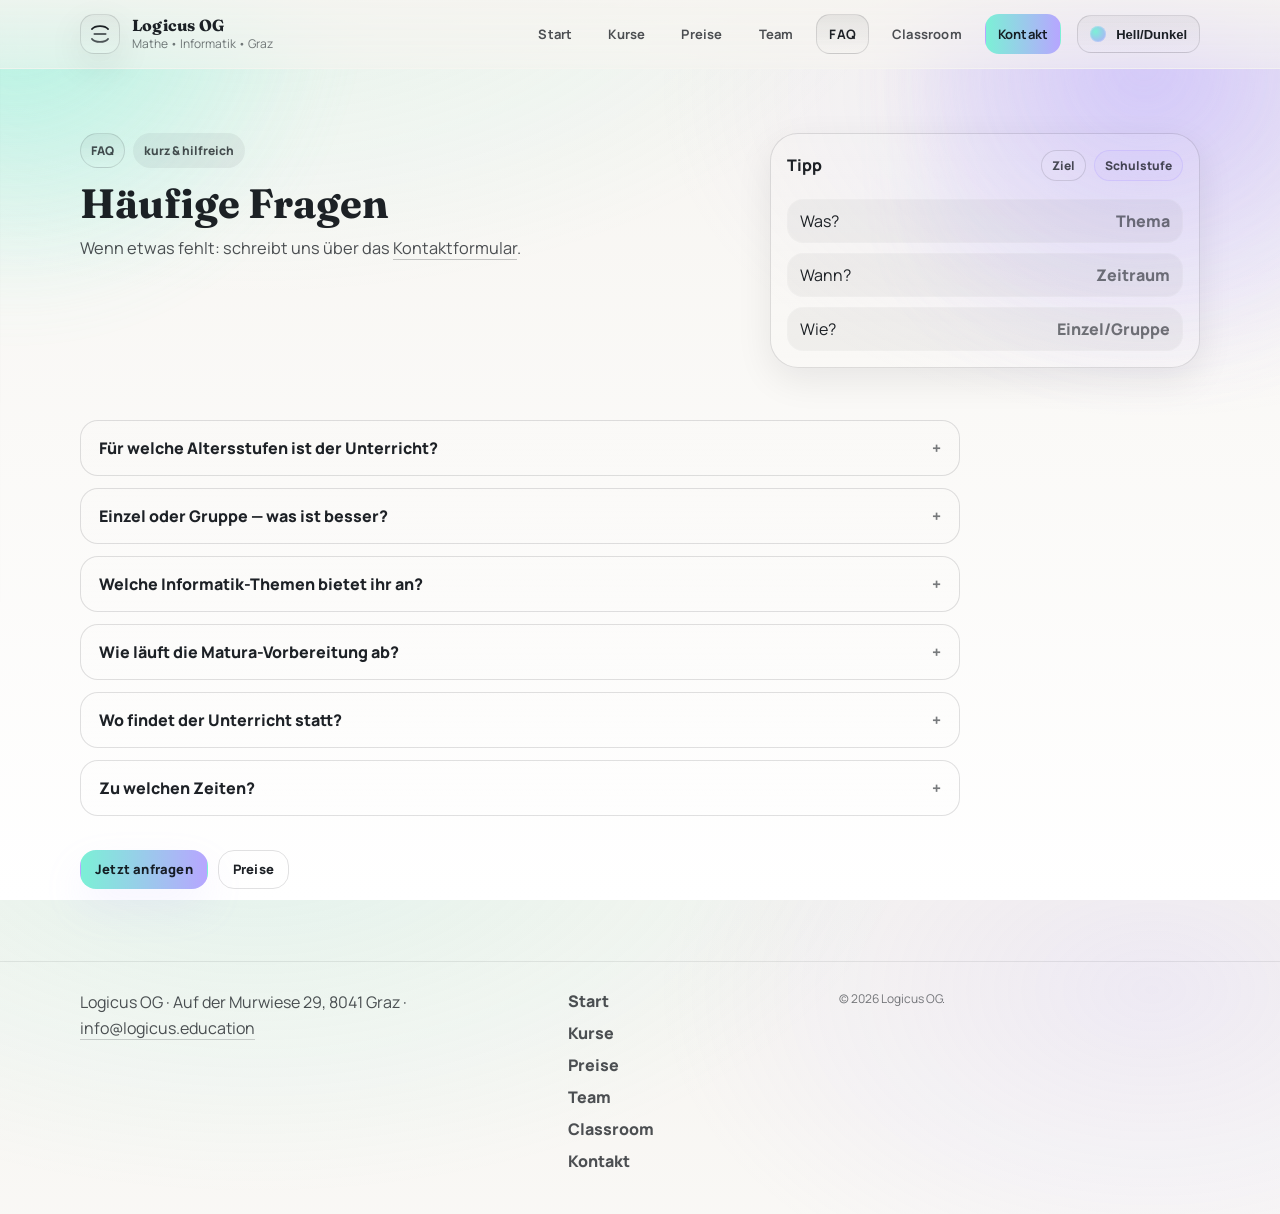
==== faq.html @ 4d96760c "Add files via upload Test version" ====
<!-- =========================
FILE: faq.html
========================= -->
<!doctype html>
<html lang="de">
<head>
  <meta charset="utf-8" />
  <meta name="viewport" content="width=device-width, initial-scale=1" />
  <title>FAQ — Logicus OG</title>
  <meta name="description" content="Häufige Fragen zu Unterricht, Gruppen, Inhalten, Terminen und Matura-Vorbereitung." />

  <link rel="preconnect" href="https://fonts.googleapis.com">
  <link rel="preconnect" href="https://fonts.gstatic.com" crossorigin>
  <link href="https://fonts.googleapis.com/css2?family=Fraunces:opsz,wght@9..144,500,650,750&family=Manrope:wght@300..800&display=swap" rel="stylesheet">

  <link rel="stylesheet" href="styles.css" />
</head>

<body>
  <a class="skip-link" href="#main">Zum Inhalt springen</a>

  <div class="ambient" aria-hidden="true">
    <div class="orb orb--a"></div>
    <div class="orb orb--b"></div>
    <div class="grid-noise"></div>
  </div>

  <header class="site-header" data-elevate>
    <div class="container header-inner">
      <a class="brand" href="index.html" aria-label="Logicus OG Startseite">
        <span class="brand-mark" aria-hidden="true">
          <svg viewBox="0 0 64 64" role="img" aria-label="Logicus Symbol" focusable="false">
            <path d="M12 20c8-10 32-10 40 0" fill="none" stroke="currentColor" stroke-width="4" stroke-linecap="round"/>
            <path d="M12 44c8 10 32 10 40 0" fill="none" stroke="currentColor" stroke-width="4" stroke-linecap="round" opacity=".75"/>
            <path d="M18 32h28" fill="none" stroke="currentColor" stroke-width="4" stroke-linecap="round" opacity=".9"/>
          </svg>
        </span>
        <span class="brand-text">
          <span class="brand-name">Logicus OG</span>
          <span class="brand-sub">Mathe • Informatik • Graz</span>
        </span>
      </a>

      <nav class="nav" aria-label="Hauptnavigation">
        <button class="nav-toggle" type="button" aria-expanded="false" aria-controls="navMenu">
          <span class="nav-toggle__label">Menü</span>
          <span class="nav-toggle__icon" aria-hidden="true"></span>
        </button>

        <div class="nav-menu" id="navMenu">
          <a class="nav-link" href="index.html">Start</a>
          <a class="nav-link" href="kurse.html">Kurse</a>
          <a class="nav-link" href="preise.html">Preise</a>
          <a class="nav-link" href="team.html">Team</a>
          <a class="nav-link is-active" href="faq.html">FAQ</a>
          <a class="nav-link" href="classroom.html">Classroom</a>
          <a class="nav-link nav-link--cta" href="kontakt.html">Kontakt</a>

          <div class="nav-tools" role="group" aria-label="Ansicht">
            <button class="theme-toggle" type="button" data-theme-toggle aria-pressed="false">
              <span class="theme-toggle__icon" aria-hidden="true"></span>
              <span class="theme-toggle__text">Hell/Dunkel</span>
            </button>
          </div>
        </div>
      </nav>
    </div>
  </header>

  <main id="main">
    <section class="page-hero">
      <div class="container page-hero-grid">
        <div class="reveal">
          <p class="eyebrow"><span class="pill">FAQ</span> <span class="pill pill--soft">kurz & hilfreich</span></p>
          <h1 class="page-title">Häufige Fragen</h1>
          <p class="page-lead">Wenn etwas fehlt: schreibt uns über das <a href="kontakt.html">Kontaktformular</a>.</p>
        </div>

        <div class="page-hero-aside reveal" aria-hidden="true">
          <div class="aside-plate">
            <div class="aside-top">
              <div class="aside-title">Tipp</div>
              <div class="aside-badges">
                <span class="chip">Ziel</span>
                <span class="chip chip--alt">Schulstufe</span>
              </div>
            </div>
            <div class="aside-lines">
              <div class="aside-line"><span>Was?</span><span class="dim">Thema</span></div>
              <div class="aside-line"><span>Wann?</span><span class="dim">Zeitraum</span></div>
              <div class="aside-line"><span>Wie?</span><span class="dim">Einzel/Gruppe</span></div>
            </div>
          </div>
        </div>
      </div>
    </section>

    <section class="faq">
      <div class="container">
        <div class="faq-grid reveal">
          <details class="faq-item">
            <summary>Für welche Altersstufen ist der Unterricht?</summary>
            <div class="faq-body">
              <p>Vorschule (5–6): Grundlagen. Schule (7–18): Mathe & Informatik — bis hin zur Matura-Vorbereitung.</p>
            </div>
          </details>

          <details class="faq-item">
            <summary>Einzel oder Gruppe — was ist besser?</summary>
            <div class="faq-body">
              <p>
                Einzel ist ideal für gezielte Lücken oder Prüfungsdruck. Kleingruppen eignen sich gut für Routine & Motivation.
                Wir empfehlen nach Ziel und Stand.
              </p>
            </div>
          </details>

          <details class="faq-item">
            <summary>Welche Informatik-Themen bietet ihr an?</summary>
            <div class="faq-body">
              <p>
                Grundlagen (Software/Hardware), Betriebssysteme (Windows/Linux), Apps/Workflow,
                Python (bis KI-Basics), Webentwicklung, C/C++, Microcontroller (Embedded) mit kleinen Projekten.
              </p>
            </div>
          </details>

          <details class="faq-item">
            <summary>Wie läuft die Matura-Vorbereitung ab?</summary>
            <div class="faq-body">
              <p>
                Wir erstellen einen Plan nach Themen und Zeit. Dann: Grundlagen klären, Aufgaben trainieren, typische Fehler vermeiden,
                und bei Bedarf Prüfungssimulationen.
              </p>
            </div>
          </details>

          <details class="faq-item">
            <summary>Wo findet der Unterricht statt?</summary>
            <div class="faq-body">
              <p>In Graz: Auf der Murwiese 29, 8041 Graz.</p>
            </div>
          </details>

          <details class="faq-item">
            <summary>Zu welchen Zeiten?</summary>
            <div class="faq-body">
              <p>Mo–Fr von 16:00 bis 20:00 (nach Vereinbarung).</p>
            </div>
          </details>
        </div>

        <div class="band-cta reveal">
          <a class="btn btn-primary" href="kontakt.html">Jetzt anfragen</a>
          <a class="btn btn-ghost" href="preise.html">Preise</a>
        </div>
      </div>
    </section>
  </main>

  <footer class="site-footer">
    <div class="container footer-grid">
      <div class="footer-brand">
        <p class="footer-note">
          Logicus OG · Auf der Murwiese 29, 8041 Graz ·
          <a href="mailto:info@logicus.education">info@logicus.education</a>
        </p>
      </div>
      <nav class="footer-nav" aria-label="Footer Navigation">
        <a href="index.html">Start</a>
        <a href="kurse.html">Kurse</a>
        <a href="preise.html">Preise</a>
        <a href="team.html">Team</a>
        <a href="classroom.html">Classroom</a>
        <a href="kontakt.html">Kontakt</a>
      </nav>
      <div class="footer-meta">
        <p class="tiny">© <span id="year"></span> Logicus OG.</p>
      </div>
    </div>
  </footer>

  <script src="app.js"></script>
</body>
</html>
---- styles.css ----
/* =========================
FILE: styles.css
Design direction: Modern Swiss/academic with warm-cold accents, light/dark theme.
No external images; gradients, noise, inline SVG.
========================= */

:root{
  --bg: #0b0e14;
  --bg2:#0e1421;
  --surface: rgba(255,255,255,.06);
  --surface2: rgba(255,255,255,.085);
  --stroke: rgba(255,255,255,.14);
  --stroke2: rgba(255,255,255,.22);

  --text: rgba(255,255,255,.92);
  --muted: rgba(255,255,255,.72);
  --dim: rgba(255,255,255,.55);

  --acc: #7cf0d6;      /* mint */
  --acc-2: #b7a6ff;    /* violet */
  --warn: #ffcf7a;

  --shadow: 0 20px 60px rgba(0,0,0,.35);
  --shadow2: 0 10px 30px rgba(0,0,0,.25);

  --radius-xl: 28px;
  --radius-lg: 18px;
  --radius-md: 14px;
  --radius-sm: 12px;

  --container: 1120px;

  --h1: clamp(2.15rem, 3.7vw, 3.65rem);
  --h2: clamp(1.55rem, 2.3vw, 2.15rem);
  --h3: clamp(1.1rem, 1.4vw, 1.35rem);
  --lead: clamp(1.02rem, 1.25vw, 1.15rem);

  --sp-1: 10px;
  --sp-2: 14px;
  --sp-3: 18px;
  --sp-4: 24px;
  --sp-5: 34px;
  --sp-6: 52px;
  --sp-7: 72px;
  --sp-8: 96px;

  color-scheme: dark;
}

/* Light theme overrides */
[data-theme="light"]{
  --bg: #f6f4f0;
  --bg2:#ffffff;
  --surface: rgba(10,14,20,.05);
  --surface2: rgba(10,14,20,.07);
  --stroke: rgba(10,14,20,.12);
  --stroke2: rgba(10,14,20,.18);

  --text: rgba(10,14,20,.92);
  --muted: rgba(10,14,20,.72);
  --dim: rgba(10,14,20,.55);

  --shadow: 0 25px 70px rgba(10,14,20,.10);
  --shadow2: 0 12px 36px rgba(10,14,20,.08);

  color-scheme: light;
}

*{ box-sizing:border-box; }
html,body{ height:100%; }
body{
  margin:0;
  font-family: "Manrope", system-ui, -apple-system, Segoe UI, sans-serif;
  background:
    radial-gradient(1200px 700px at 20% -10%, rgba(124,240,214,.16), transparent 55%),
    radial-gradient(900px 600px at 90% 10%, rgba(183,166,255,.14), transparent 55%),
    linear-gradient(180deg, var(--bg), var(--bg2));
  color: var(--text);
  overflow-x: hidden;
}

a{ color: inherit; text-decoration: none; }
a:hover{ text-decoration: none; }

.skip-link{
  position:absolute; left:-999px; top:10px;
  background: var(--bg2);
  border: 1px solid var(--stroke);
  padding: 10px 12px;
  border-radius: 12px;
  z-index: 9999;
}
.skip-link:focus{ left:10px; outline:none; }

.container{
  width:min(var(--container), calc(100% - 2*clamp(18px, 4vw, 34px)));
  margin-inline:auto;
}

/* Ambient layers */
.ambient{
  position: fixed;
  inset: 0;
  pointer-events: none;
  z-index: -1;
}
.orb{
  position:absolute;
  filter: blur(34px);
  opacity: .8;
  transform: translate3d(0,0,0);
}
.orb--a{
  width: 520px; height: 520px;
  left: -140px; top: -160px;
  background: radial-gradient(circle at 30% 30%, rgba(124,240,214,.7), rgba(124,240,214,0) 62%);
}
.orb--b{
  width: 560px; height: 560px;
  right: -200px; top: -130px;
  background: radial-gradient(circle at 40% 35%, rgba(183,166,255,.65), rgba(183,166,255,0) 64%);
}
.grid-noise{
  position:absolute; inset:0;
  background:
    linear-gradient(to right, rgba(255,255,255,.06) 1px, transparent 1px),
    linear-gradient(to bottom, rgba(255,255,255,.05) 1px, transparent 1px);
  background-size: 56px 56px;
  mask-image: radial-gradient(ellipse at 30% 0%, black 20%, transparent 70%);
  opacity: .28;
}
[data-theme="light"] .grid-noise{
  background:
    linear-gradient(to right, rgba(10,14,20,.08) 1px, transparent 1px),
    linear-gradient(to bottom, rgba(10,14,20,.06) 1px, transparent 1px);
  opacity: .18;
}

/* Header */
.site-header{
  position: sticky;
  top: 0;
  z-index: 50;
  border-bottom: 1px solid transparent;
  background: linear-gradient(180deg, rgba(10,14,20,.68), rgba(10,14,20,.35));
  backdrop-filter: blur(14px);
}
[data-theme="light"] .site-header{
  background: linear-gradient(180deg, rgba(246,244,240,.85), rgba(246,244,240,.55));
}
.site-header.is-elevated{
  border-bottom-color: var(--stroke);
}
.header-inner{
  display:flex;
  align-items:center;
  justify-content: space-between;
  gap: var(--sp-3);
  padding: 14px 0;
}

.brand{
  display:flex;
  align-items:center;
  gap: 12px;
  min-width: 220px;
}
.brand-mark{
  width: 40px; height: 40px;
  display:grid; place-items:center;
  border-radius: 14px;
  background: linear-gradient(180deg, var(--surface), rgba(255,255,255,.02));
  border: 1px solid var(--stroke);
  box-shadow: var(--shadow2);
}
.brand-mark svg{ width: 26px; height: 26px; }
.brand-text{ display:flex; flex-direction:column; line-height:1.05; }
.brand-name{
  font-family: "Fraunces", serif;
  font-weight: 750;
  letter-spacing: .2px;
}
.brand-sub{
  font-size: 12px;
  color: var(--dim);
  margin-top: 4px;
}

/* Nav */
.nav{ display:flex; align-items:center; }
.nav-toggle{
  display:none;
  align-items:center;
  gap: 10px;
  padding: 10px 12px;
  border-radius: 14px;
  border: 1px solid var(--stroke);
  background: linear-gradient(180deg, var(--surface), rgba(255,255,255,.02));
  color: var(--text);
}
.nav-toggle__label{ font-weight: 700; font-size: 13px; }
.nav-toggle__icon{
  width: 18px; height: 12px; position: relative;
}
.nav-toggle__icon::before,
.nav-toggle__icon::after{
  content:"";
  position:absolute; left:0; right:0;
  height: 2px; border-radius: 3px;
  background: currentColor;
  opacity: .9;
}
.nav-toggle__icon::before{ top: 1px; }
.nav-toggle__icon::after{ bottom: 1px; }

.nav-menu{
  display:flex;
  align-items:center;
  gap: 10px;
}
.nav-link{
  padding: 10px 12px;
  border-radius: 14px;
  color: var(--muted);
  font-weight: 700;
  font-size: 13px;
  letter-spacing: .2px;
  border: 1px solid transparent;
}
.nav-link:hover{
  color: var(--text);
  background: rgba(255,255,255,.05);
  border-color: rgba(255,255,255,.08);
}
[data-theme="light"] .nav-link:hover{
  background: rgba(10,14,20,.04);
  border-color: rgba(10,14,20,.08);
}
.nav-link.is-active{
  color: var(--text);
  border-color: var(--stroke);
  background: linear-gradient(180deg, var(--surface2), rgba(255,255,255,.02));
}
.nav-link--cta{
  color: rgba(10,14,20,.92);
  background: linear-gradient(90deg, var(--acc), var(--acc-2));
  border-color: transparent;
}
.nav-link--cta:hover{ transform: translateY(-1px); box-shadow: 0 12px 30px rgba(124,240,214,.15); }

.nav-tools{ margin-left: 6px; display:flex; align-items:center; }
.theme-toggle{
  display:flex; align-items:center; gap: 10px;
  padding: 10px 12px;
  border-radius: 14px;
  border: 1px solid var(--stroke);
  background: linear-gradient(180deg, var(--surface), rgba(255,255,255,.02));
  color: var(--text);
  font-weight: 800;
  font-size: 13px;
}
.theme-toggle:hover{ transform: translateY(-1px); }
.theme-toggle:active{ transform: translateY(0px) scale(.99); }
.theme-toggle__icon{
  width: 16px; height: 16px;
  border-radius: 999px;
  background: radial-gradient(circle at 35% 35%, var(--acc), var(--acc-2));
  box-shadow: 0 0 0 1px rgba(255,255,255,.18) inset;
}

/* Type */
.h2{
  font-family: "Fraunces", serif;
  font-size: var(--h2);
  letter-spacing: .2px;
  margin: 0 0 10px;
}
.h3{
  font-family: "Fraunces", serif;
  font-size: var(--h3);
  margin: 0 0 8px;
}
.sub{
  margin: 0;
  color: var(--muted);
  max-width: 70ch;
}
.eyebrow{
  display:flex;
  flex-wrap: wrap;
  gap: 8px;
  margin: 0 0 14px;
}
.pill{
  display:inline-flex;
  align-items:center;
  gap: 8px;
  padding: 8px 10px;
  border-radius: 999px;
  border: 1px solid var(--stroke);
  background: linear-gradient(180deg, var(--surface), rgba(255,255,255,.02));
  font-weight: 800;
  font-size: 12px;
  color: var(--muted);
}
.pill--soft{
  border-color: transparent;
  background: rgba(255,255,255,.06);
}
[data-theme="light"] .pill--soft{ background: rgba(10,14,20,.05); }

/* Buttons */
.btn{
  display:inline-flex;
  align-items:center;
  justify-content:center;
  gap: 10px;
  padding: 12px 14px;
  border-radius: 16px;
  border: 1px solid var(--stroke);
  font-weight: 900;
  letter-spacing: .2px;
  font-size: 13px;
  line-height: 1;
  transition: transform .18s ease, background .18s ease, box-shadow .18s ease, border-color .18s ease;
  user-select:none;
}
.btn:active{ transform: translateY(0px) scale(.99); }
.btn-primary{
  border-color: transparent;
  color: rgba(10,14,20,.92);
  background: linear-gradient(90deg, var(--acc), var(--acc-2));
  box-shadow: 0 18px 40px rgba(183,166,255,.12);
}
.btn-primary:hover{ transform: translateY(-1px); box-shadow: 0 22px 55px rgba(124,240,214,.16); }
.btn-secondary{
  background: linear-gradient(180deg, var(--surface2), rgba(255,255,255,.02));
}
.btn-secondary:hover{ transform: translateY(-1px); border-color: var(--stroke2); }
.btn-ghost{
  background: transparent;
}
.btn-ghost:hover{
  transform: translateY(-1px);
  background: rgba(255,255,255,.05);
}
[data-theme="light"] .btn-ghost:hover{ background: rgba(10,14,20,.04); }
.btn-arrow{ font-weight: 1000; }

/* Links */
.text-link{
  display:inline-flex;
  align-items:center;
  gap: 10px;
  font-weight: 900;
  color: var(--text);
  margin-top: 14px;
  border-bottom: 1px solid rgba(255,255,255,.22);
  padding-bottom: 3px;
}
[data-theme="light"] .text-link{ border-bottom-color: rgba(10,14,20,.22); }
.text-link:hover{ transform: translateY(-1px); }

/* Reveal animation */
.reveal{
  opacity: 0;
  transform: translateY(14px);
}
.reveal.is-in{
  animation: rise .7s cubic-bezier(.2,.8,.2,1) forwards;
}
@keyframes rise{
  to { opacity: 1; transform: translateY(0); }
}

/* Hero */
.hero{
  padding: clamp(44px, 7vw, 86px) 0 var(--sp-7);
}
.hero-grid{
  display:grid;
  grid-template-columns: 1.1fr .9fr;
  gap: clamp(22px, 4.5vw, 54px);
  align-items: start;
}
.hero-title{
  font-family: "Fraunces", serif;
  font-size: var(--h1);
  line-height: 1.02;
  letter-spacing: .2px;
  margin: 0 0 14px;
}
.accent{
  background: linear-gradient(90deg, var(--acc), var(--acc-2));
  -webkit-background-clip: text;
  background-clip: text;
  color: transparent;
}
.hero-lead{
  font-size: var(--lead);
  color: var(--muted);
  margin: 0 0 18px;
  max-width: 66ch;
}
.hero-actions{
  display:flex;
  flex-wrap: wrap;
  gap: 10px;
  margin-top: 16px;
}
.hero-facts{
  display:grid;
  grid-template-columns: repeat(3, minmax(0, 1fr));
  gap: 12px;
  margin: 24px 0 0;
  padding: 0;
}
.fact{
  padding: 14px;
  border-radius: 18px;
  border: 1px solid var(--stroke);
  background: linear-gradient(180deg, rgba(255,255,255,.06), rgba(255,255,255,.02));
}
.fact dt{
  font-size: 12px;
  font-weight: 900;
  color: var(--dim);
  margin: 0 0 6px;
}
.fact dd{
  margin: 0;
  font-weight: 900;
  letter-spacing: .2px;
}

/* Hero visual */
.hero-visual{ position: relative; }
.panel{
  border-radius: var(--radius-xl);
  border: 1px solid var(--stroke);
  background: linear-gradient(180deg, rgba(255,255,255,.07), rgba(255,255,255,.03));
  box-shadow: var(--shadow);
  overflow: hidden;
}
.panel-top{
  display:flex;
  justify-content: space-between;
  align-items:center;
  padding: 18px 18px 10px;
}
.panel-title{ font-weight: 1000; letter-spacing: .2px; }
.panel-chips{ display:flex; gap: 8px; }
.chip{
  padding: 6px 10px;
  border-radius: 999px;
  border: 1px solid var(--stroke);
  background: rgba(255,255,255,.04);
  font-weight: 900;
  font-size: 12px;
  color: var(--muted);
}
.chip--alt{
  border-color: rgba(183,166,255,.35);
  background: rgba(183,166,255,.10);
}
.signal{ height: 210px; padding: 8px 14px 0; }
.signal svg{ width: 100%; height: 100%; display:block; }

.panel-bottom{
  display:grid;
  grid-template-columns: repeat(3, minmax(0,1fr));
  gap: 10px;
  padding: 12px 18px 18px;
  border-top: 1px solid rgba(255,255,255,.10);
}
.metric{
  padding: 12px;
  border-radius: 16px;
  background: rgba(0,0,0,.12);
  border: 1px solid rgba(255,255,255,.10);
}
[data-theme="light"] .metric{ background: rgba(10,14,20,.04); }
.metric-label{ font-size: 12px; color: var(--dim); font-weight: 900; }
.metric-value{ font-weight: 1000; margin-top: 6px; }

.mini-notes{
  display:grid;
  grid-template-columns: 1fr;
  gap: 10px;
  position:absolute;
  right: -10px;
  bottom: -18px;
  width: min(280px, 66%);
}
.note{
  padding: 12px 14px;
  border-radius: 18px;
  border: 1px solid var(--stroke);
  background: linear-gradient(180deg, rgba(255,255,255,.075), rgba(255,255,255,.03));
  box-shadow: var(--shadow2);
}
.note-k{ font-weight: 1000; font-size: 12px; color: var(--dim); }
.note-v{ font-weight: 900; margin-top: 6px; }

/* Band sections */
.band{
  padding: var(--sp-7) 0;
  border-top: 1px solid rgba(255,255,255,.08);
  border-bottom: 1px solid rgba(255,255,255,.08);
  background: linear-gradient(180deg, rgba(255,255,255,.03), transparent);
}
[data-theme="light"] .band{
  border-top-color: rgba(10,14,20,.08);
  border-bottom-color: rgba(10,14,20,.08);
  background: linear-gradient(180deg, rgba(10,14,20,.03), transparent);
}
.band--thin{ padding: var(--sp-6) 0; }

.band-head{
  display:flex;
  flex-direction: column;
  gap: 8px;
  margin-bottom: var(--sp-5);
}
.band-grid{
  display:grid;
  grid-template-columns: repeat(3, minmax(0, 1fr));
  gap: 18px;
}
.stripe{
  padding: 18px 18px 20px;
  border-radius: var(--radius-lg);
  border: 1px solid var(--stroke);
  background:
    linear-gradient(180deg, rgba(255,255,255,.07), rgba(255,255,255,.02));
  position: relative;
  overflow:hidden;
}
.stripe::after{
  content:"";
  position:absolute;
  inset:-2px;
  background:
    radial-gradient(400px 120px at 30% 0%, rgba(124,240,214,.14), transparent 60%),
    radial-gradient(360px 120px at 80% 10%, rgba(183,166,255,.12), transparent 62%);
  opacity:.9;
  pointer-events:none;
}
.stripe > *{ position: relative; z-index: 1; }
.band-cta{
  display:flex;
  flex-wrap:wrap;
  gap: 10px;
  margin-top: var(--sp-5);
}

/* Split section */
.split{ padding: var(--sp-7) 0; }
.split-grid{
  display:grid;
  grid-template-columns: .95fr 1.05fr;
  gap: clamp(18px, 4vw, 44px);
  align-items: start;
}
.kicker{
  margin-top: 16px;
  display:grid;
  gap: 10px;
}
.kicker-item{
  display:flex; align-items:flex-start; gap: 10px;
  color: var(--muted);
  font-weight: 650;
}
.dot{
  width: 10px; height: 10px; border-radius: 999px;
  background: var(--acc);
  margin-top: 6px;
  box-shadow: 0 0 0 3px rgba(124,240,214,.15);
}
.dot--alt{ background: var(--acc-2); box-shadow: 0 0 0 3px rgba(183,166,255,.15); }

.course-list{
  margin:0;
  padding:0;
  list-style:none;
  border-radius: var(--radius-xl);
  border: 1px solid var(--stroke);
  overflow:hidden;
  background: linear-gradient(180deg, rgba(255,255,255,.06), rgba(255,255,255,.02));
}
.course-list li{
  display:grid;
  grid-template-columns: auto 1fr auto;
  gap: 12px;
  padding: 16px 18px;
  border-bottom: 1px solid rgba(255,255,255,.09);
}
[data-theme="light"] .course-list li{ border-bottom-color: rgba(10,14,20,.08); }
.course-list li:last-child{ border-bottom:none; }
.course-tag{
  font-weight: 1000;
  font-size: 12px;
  color: rgba(10,14,20,.92);
  background: linear-gradient(90deg, var(--acc), var(--acc-2));
  padding: 6px 10px;
  border-radius: 999px;
  align-self: start;
}
.course-title{ font-weight: 950; }
.course-meta{ color: var(--dim); font-weight: 700; }

/* Contact teaser */
.contact-teaser{
  padding: var(--sp-7) 0;
}
.teaser-grid{
  display:flex;
  align-items: center;
  justify-content: space-between;
  gap: 18px;
  padding: 22px;
  border-radius: var(--radius-xl);
  border: 1px solid var(--stroke);
  background:
    radial-gradient(900px 220px at 20% 20%, rgba(124,240,214,.10), transparent 60%),
    radial-gradient(900px 220px at 80% 20%, rgba(183,166,255,.10), transparent 60%),
    linear-gradient(180deg, rgba(255,255,255,.07), rgba(255,255,255,.02));
}
.teaser-actions{ display:flex; flex-wrap:wrap; gap: 10px; }

/* Page hero */
.page-hero{ padding: clamp(34px, 5vw, 64px) 0 var(--sp-6); }
.page-hero-grid{
  display:grid;
  grid-template-columns: 1.2fr .8fr;
  gap: clamp(18px, 4vw, 44px);
  align-items: start;
}
.page-title{
  font-family: "Fraunces", serif;
  font-size: clamp(1.9rem, 3.2vw, 3rem);
  line-height: 1.05;
  margin: 0 0 12px;
}
.page-lead{
  margin:0;
  color: var(--muted);
  font-size: var(--lead);
  max-width: 75ch;
}
.page-lead a{ border-bottom: 1px solid rgba(255,255,255,.22); }
[data-theme="light"] .page-lead a{ border-bottom-color: rgba(10,14,20,.22); }

.aside-plate{
  border-radius: var(--radius-xl);
  border: 1px solid var(--stroke);
  background: linear-gradient(180deg, rgba(255,255,255,.07), rgba(255,255,255,.02));
  box-shadow: var(--shadow2);
  overflow:hidden;
}
.aside-top{
  display:flex; align-items:center; justify-content: space-between;
  padding: 16px 16px 10px;
}
.aside-title{ font-weight: 1000; }
.aside-badges{ display:flex; gap: 8px; flex-wrap:wrap; justify-content:flex-end; }
.aside-lines{
  padding: 8px 16px 16px;
  display:grid;
  gap: 10px;
}
.aside-line{
  display:flex;
  justify-content: space-between;
  align-items:center;
  gap: 12px;
  padding: 10px 12px;
  border-radius: 16px;
  border: 1px solid rgba(255,255,255,.10);
  background: rgba(0,0,0,.12);
}
[data-theme="light"] .aside-line{ background: rgba(10,14,20,.04); }
.aside-line .dim{ color: var(--dim); font-weight: 800; }

/* Catalog */
.catalog{ padding: 0 0 var(--sp-7); }
.catalog-grid{
  display:grid;
  grid-template-columns: 1fr 1fr;
  gap: 18px;
  align-items: start;
}
.catalog-col{
  border-radius: var(--radius-xl);
  border: 1px solid var(--stroke);
  background: linear-gradient(180deg, rgba(255,255,255,.06), rgba(255,255,255,.02));
  overflow:hidden;
}
.catalog-head{
  padding: 18px 18px 10px;
  border-bottom: 1px solid rgba(255,255,255,.10);
}
[data-theme="light"] .catalog-head{ border-bottom-color: rgba(10,14,20,.08); }
.catalog-list{
  margin:0;
  padding: 0;
  list-style: none;
}
.catalog-item{
  padding: 16px 18px;
  border-bottom: 1px solid rgba(255,255,255,.08);
}
[data-theme="light"] .catalog-item{ border-bottom-color: rgba(10,14,20,.08); }
.catalog-item:last-child{ border-bottom:none; }
.catalog-item__title{ font-weight: 1000; }
.catalog-item__desc{ margin-top: 6px; color: var(--muted); }
.catalog-cta{
  display:flex; flex-wrap:wrap; gap: 10px;
  padding: 16px 18px 18px;
  border-top: 1px solid rgba(255,255,255,.08);
}
[data-theme="light"] .catalog-cta{ border-top-color: rgba(10,14,20,.08); }

/* Pricing */
.pricing{ padding: 0 0 var(--sp-7); }
.pricing-table{
  border-radius: var(--radius-xl);
  border: 1px solid var(--stroke);
  overflow:hidden;
  background: linear-gradient(180deg, rgba(255,255,255,.06), rgba(255,255,255,.02));
}
.pricing-row{
  display:grid;
  grid-template-columns: 1.2fr .7fr 1.6fr;
  gap: 12px;
  padding: 16px 18px;
  border-bottom: 1px solid rgba(255,255,255,.09);
}
[data-theme="light"] .pricing-row{ border-bottom-color: rgba(10,14,20,.08); }
.pricing-row:last-child{ border-bottom:none; }
.pricing-head{
  font-weight: 1000;
  color: var(--dim);
  background: rgba(255,255,255,.04);
}
[data-theme="light"] .pricing-head{ background: rgba(10,14,20,.03); }
.pricing-notes{ margin-top: var(--sp-6); }
.bullets{
  margin: 12px 0 0;
  padding-left: 18px;
  color: var(--muted);
}
.bullets li{ margin: 8px 0; }

/* Team */
.team{ padding: 0 0 var(--sp-7); }
.team-grid{
  display:grid;
  grid-template-columns: repeat(2, minmax(0, 1fr));
  gap: 18px;
}
.person{
  border-radius: var(--radius-xl);
  border: 1px solid var(--stroke);
  background: linear-gradient(180deg, rgba(255,255,255,.06), rgba(255,255,255,.02));
  overflow:hidden;
  display:grid;
  grid-template-columns: 160px 1fr;
}
.avatar{
  display:grid;
  place-items:center;
  border-right: 1px solid rgba(255,255,255,.10);
  background:
    radial-gradient(500px 220px at 50% 0%, rgba(124,240,214,.10), transparent 60%),
    radial-gradient(500px 220px at 60% 20%, rgba(183,166,255,.10), transparent 60%);
}
[data-theme="light"] .avatar{ border-right-color: rgba(10,14,20,.08); }
.avatar svg{ width: 92px; height: 92px; color: var(--text); }
.person-body{ padding: 18px; }
.role{ margin: 0 0 10px; color: var(--dim); font-weight: 900; }
.person-text{ margin: 0; color: var(--muted); }

/* FAQ */
.faq{ padding: 0 0 var(--sp-7); }
.faq-grid{
  display:grid;
  gap: 12px;
  max-width: 880px;
}
.faq-item{
  border-radius: var(--radius-lg);
  border: 1px solid var(--stroke);
  background: linear-gradient(180deg, rgba(255,255,255,.06), rgba(255,255,255,.02));
  padding: 0;
  overflow:hidden;
}
.faq-item summary{
  padding: 16px 18px;
  cursor:pointer;
  font-weight: 1000;
  list-style:none;
}
.faq-item summary::-webkit-details-marker{ display:none; }
.faq-item summary::after{
  content:"+";
  float:right;
  color: var(--dim);
}
.faq-item[open] summary::after{ content:"–"; }
.faq-body{
  padding: 0 18px 16px;
  color: var(--muted);
}

/* Contact page */
.contact{ padding: 0 0 var(--sp-7); }
.contact-grid{
  display:grid;
  grid-template-columns: 1.05fr .95fr;
  gap: 18px;
  align-items:start;
}
.contact-form{
  border-radius: var(--radius-xl);
  border: 1px solid var(--stroke);
  background: linear-gradient(180deg, rgba(255,255,255,.06), rgba(255,255,255,.02));
  padding: 18px;
}
form{ margin-top: 10px; }
.field-row{
  display:grid;
  grid-template-columns: 1fr 1fr;
  gap: 12px;
  margin-top: 12px;
}
.field-row--inline{ grid-template-columns: 1fr; }
.field{ display:flex; flex-direction:column; gap: 8px; }
label{ font-weight: 1000; color: var(--dim); font-size: 12px; }
input, select, textarea{
  width: 100%;
  border-radius: 16px;
  border: 1px solid rgba(255,255,255,.14);
  background: rgba(0,0,0,.16);
  color: var(--text);
  padding: 12px 12px;
  outline: none;
  font: inherit;
}
[data-theme="light"] input,
[data-theme="light"] select,
[data-theme="light"] textarea{
  background: rgba(10,14,20,.03);
  border-color: rgba(10,14,20,.14);
}
input:focus, select:focus, textarea:focus{
  border-color: rgba(124,240,214,.55);
  box-shadow: 0 0 0 4px rgba(124,240,214,.12);
}
textarea{ resize: vertical; min-height: 120px; }

.check{
  display:flex; align-items:center; gap: 10px;
  padding: 12px;
  border-radius: 16px;
  border: 1px solid rgba(255,255,255,.12);
  background: rgba(255,255,255,.04);
  color: var(--muted);
  font-weight: 700;
}
[data-theme="light"] .check{ background: rgba(10,14,20,.03); border-color: rgba(10,14,20,.12); }
.check input{ width: 16px; height: 16px; }

.form-actions{
  display:flex;
  flex-direction: column;
  gap: 10px;
  margin-top: 16px;
}
.form-hint{ margin: 0; color: var(--dim); font-size: 13px; }
.form-error{
  margin: 0;
  padding: 10px 12px;
  border-radius: 14px;
  border: 1px solid rgba(255,207,122,.35);
  background: rgba(255,207,122,.10);
  color: var(--warn);
  font-weight: 800;
}

.contact-info{
  display:grid;
  gap: 14px;
}
.info-block{
  border-radius: var(--radius-xl);
  border: 1px solid var(--stroke);
  background: linear-gradient(180deg, rgba(255,255,255,.06), rgba(255,255,255,.02));
  padding: 18px;
}
.info-actions{ display:flex; flex-wrap:wrap; gap: 10px; margin-top: 14px; }

.map-wrap{
  border-radius: var(--radius-xl);
  border: 1px solid var(--stroke);
  overflow:hidden;
  background: rgba(0,0,0,.12);
  min-height: 320px;
  box-shadow: var(--shadow2);
}
.map-wrap iframe{
  width: 100%;
  height: 100%;
  min-height: 320px;
  border: 0;
  filter: saturate(1.05) contrast(1.05);
}

/* Footer */
.site-footer{
  padding: 28px 0 42px;
  border-top: 1px solid rgba(255,255,255,.08);
}
[data-theme="light"] .site-footer{ border-top-color: rgba(10,14,20,.08); }
.footer-grid{
  display:grid;
  grid-template-columns: 1.3fr .7fr 1fr;
  gap: 18px;
  align-items:start;
}
.footer-note{
  margin: 0;
  color: var(--muted);
  line-height: 1.6;
}
.footer-note a{ border-bottom: 1px solid rgba(255,255,255,.18); }
[data-theme="light"] .footer-note a{ border-bottom-color: rgba(10,14,20,.18); }
.footer-nav{
  display:flex;
  flex-direction: column;
  gap: 10px;
}
.footer-nav a{
  color: var(--muted);
  font-weight: 900;
}
.footer-nav a:hover{ color: var(--text); transform: translateX(1px); }
.footer-meta .tiny{
  margin: 0 0 8px;
  font-size: 12px;
  color: var(--dim);
}
.tiny-dim{ color: rgba(255,255,255,.42); }
[data-theme="light"] .tiny-dim{ color: rgba(10,14,20,.45); }

/* Responsive */
@media (max-width: 980px){
  .hero-grid{ grid-template-columns: 1fr; }
  .mini-notes{ position: static; width: 100%; margin-top: 12px; grid-template-columns: repeat(3, minmax(0,1fr)); }
  .band-grid{ grid-template-columns: 1fr; }
  .split-grid{ grid-template-columns: 1fr; }
  .page-hero-grid{ grid-template-columns: 1fr; }
  .catalog-grid{ grid-template-columns: 1fr; }
  .team-grid{ grid-template-columns: 1fr; }
  .person{ grid-template-columns: 140px 1fr; }
  .contact-grid{ grid-template-columns: 1fr; }
  .footer-grid{ grid-template-columns: 1fr; }
}

@media (max-width: 760px){
  .nav-toggle{ display:flex; }
  .nav-menu{
    position: absolute;
    left: 0; right: 0;
    top: 64px;
    margin: 0 auto;
    width: min(var(--container), calc(100% - 2*clamp(18px, 4vw, 34px)));
    display: none;
    flex-direction: column;
    align-items: stretch;
    gap: 8px;
    padding: 12px;
    border-radius: 20px;
    border: 1px solid var(--stroke);
    background: linear-gradient(180deg, rgba(10,14,20,.78), rgba(10,14,20,.48));
    backdrop-filter: blur(14px);
    box-shadow: var(--shadow);
  }
  [data-theme="light"] .nav-menu{
    background: linear-gradient(180deg, rgba(246,244,240,.92), rgba(246,244,240,.72));
  }
  .nav-menu.is-open{ display:flex; }
  .nav-link{ width: 100%; }
  .nav-tools{ margin-left: 0; }
  .theme-toggle{ width: 100%; justify-content: space-between; }
  .hero-facts{ grid-template-columns: 1fr; }
  .teaser-grid{ flex-direction: column; align-items: stretch; }
  .pricing-row{ grid-template-columns: 1fr; }
  .field-row{ grid-template-columns: 1fr; }
  .mini-notes{ grid-template-columns: 1fr; }
}

/* Reduced motion */
@media (prefers-reduced-motion: reduce){
  .reveal{ opacity: 1; transform:none; }
  .reveal.is-in{ animation: none; }
  .btn, .nav-link, .theme-toggle{ transition:none; }
}

/* Classroom */
.gallery-grid {
  display: grid;
  grid-template-columns: repeat(auto-fit, minmax(280px, 1fr));
  gap: 18px;
  margin-top: 24px;
}

.gallery-grid img {
  width: 100%;
  height: auto;
  border-radius: var(--radius-lg);
  box-shadow: var(--shadow2);
  object-fit: cover;
  transition: transform 0.3s ease;
  cursor: pointer;
}

.gallery-grid img:hover,
.gallery-grid img:focus {
  transform: scale(1.05);
  outline: none;
  box-shadow: 0 0 20px var(--acc);
}

/* use this to zoom a photo */
.lightbox-overlay {
  position: fixed;
  inset: 0;
  background: rgba(0,0,0,0.85);
  display: flex;
  justify-content: center;
  align-items: center;
  z-index: 10000;
  cursor: zoom-out;
}
.lightbox-overlay[hidden] {
  display: none;
  cursor: default;
}
.lightbox-overlay img {
  max-width: 90vw;
  max-height: 90vh;
  border-radius: 12px;
  box-shadow: 0 0 30px rgba(255,255,255,0.6);
  cursor: zoom-in;
}
#lightboxClose {
  position: fixed;
  top: 20px;
  right: 20px;
  background: var(--acc);
  border: none;
  padding: 10px 16px;
  font-weight: 900;
  cursor: pointer;
  border-radius: 12px;
  color: var(--bg);
  font-size: 18px;
  line-height: 1;
  user-select: none;
  box-shadow: 0 0 10px rgba(0,0,0,0.3);
}
#lightboxClose:hover,
#lightboxClose:focus {
  background: var(--acc-2);
  outline: none;
}
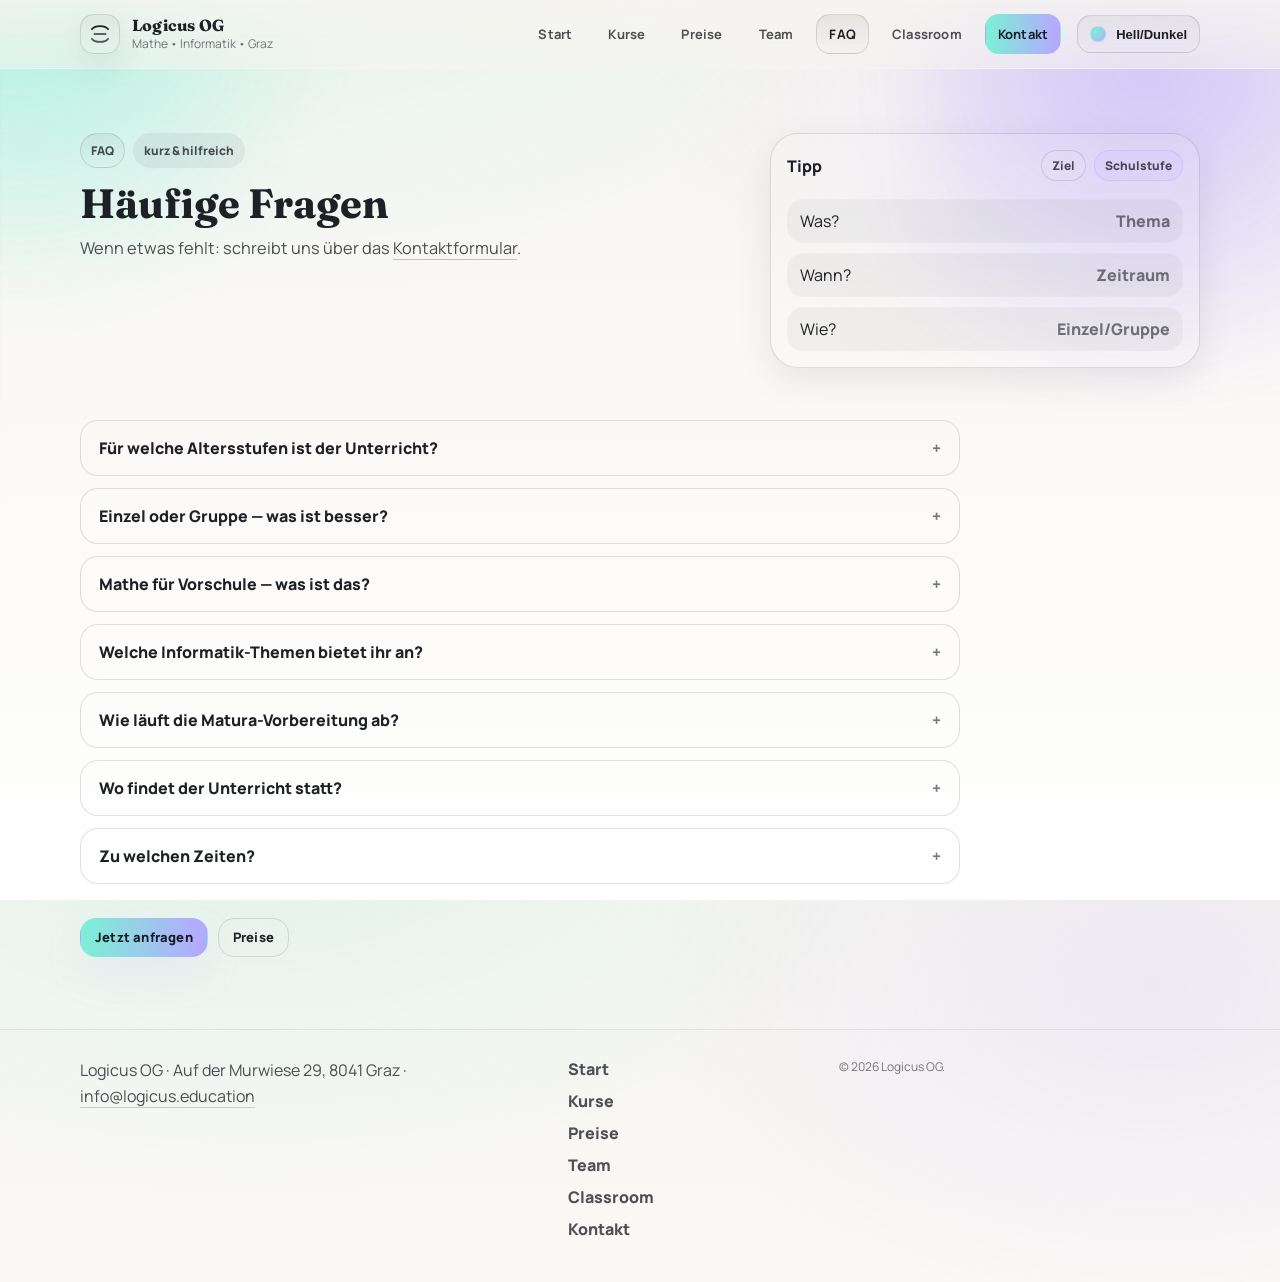
==== commit 07c19ee0: "Add files via upload Add new Faq" ====
--- a/faq.html
+++ b/faq.html
@@ -116,6 +116,33 @@
           </details>
 
           <details class="faq-item">
+            <summary>Mathe für Vorschule — was ist das?</summary>
+            <div class="faq-body">
+              <p>
+                Ich bin – abgesehen davon, dass ich Ivas und Lukas’ Mama bin – diplomierte Mathematikerin und habe an der TU im Bereich Statistik promoviert. 
+                Schon während meines Studiums habe ich über viele Jahre Nachhilfe gegeben. 
+                Dabei bin ich immer wieder mit der Tatsache konfrontiert worden, wie viel Angst Kinder vor Mathematik und Prüfungen haben, 
+                weil sie oft nur passive Empfängerinnen von Informationen sind und den Lernstoff auswendig lernen.<br><br>
+
+                Mathematik kann man aber auch mit Freude und Spaß lernen – am leichtesten durch Spielen. 
+                Genau das ist mein Ansatz, um unsere kleinen Vorschulkinder auf die Schule vorzubereiten.<br><br>
+
+                Wir werden logische Aufgaben lösen und grundlegende mathematische Begriffe und Operationen im Zahlenraum bis 10 erarbeiten. 
+                Dabei setzen wir vor allem visuelle Methoden ein, da wir Menschen in Bildern denken – egal, ob wir uns erinnern, planen oder fantasieren. 
+                Warum also nicht auch beim Lernen?<br><br>
+
+                Kombiniert man visuelles mit logischem Denken, 
+                können sich Kinder Inhalte besser bildlich vorstellen und strukturiert ordnen, vergleichen, begründen und Zusammenhänge erkennen. 
+                So entstehen echte Problemlösefähigkeiten, die weit über die Mathematik hinausgehen.<br><br>
+
+                Mein Ziel ist es, die Motivation der Kinder durch spielerisches, interaktives Lernen zu stärken, 
+                ihr Verständnis zu vertiefen und ihr logisch-mathematisches Denken nachhaltig zu fördern – in einer Umgebung, 
+                in der Freude im Mittelpunkt steht und Angst keinen Platz hat.
+              </p>
+            </div>
+          </details>
+
+          <details class="faq-item">
             <summary>Welche Informatik-Themen bietet ihr an?</summary>
             <div class="faq-body">
               <p>
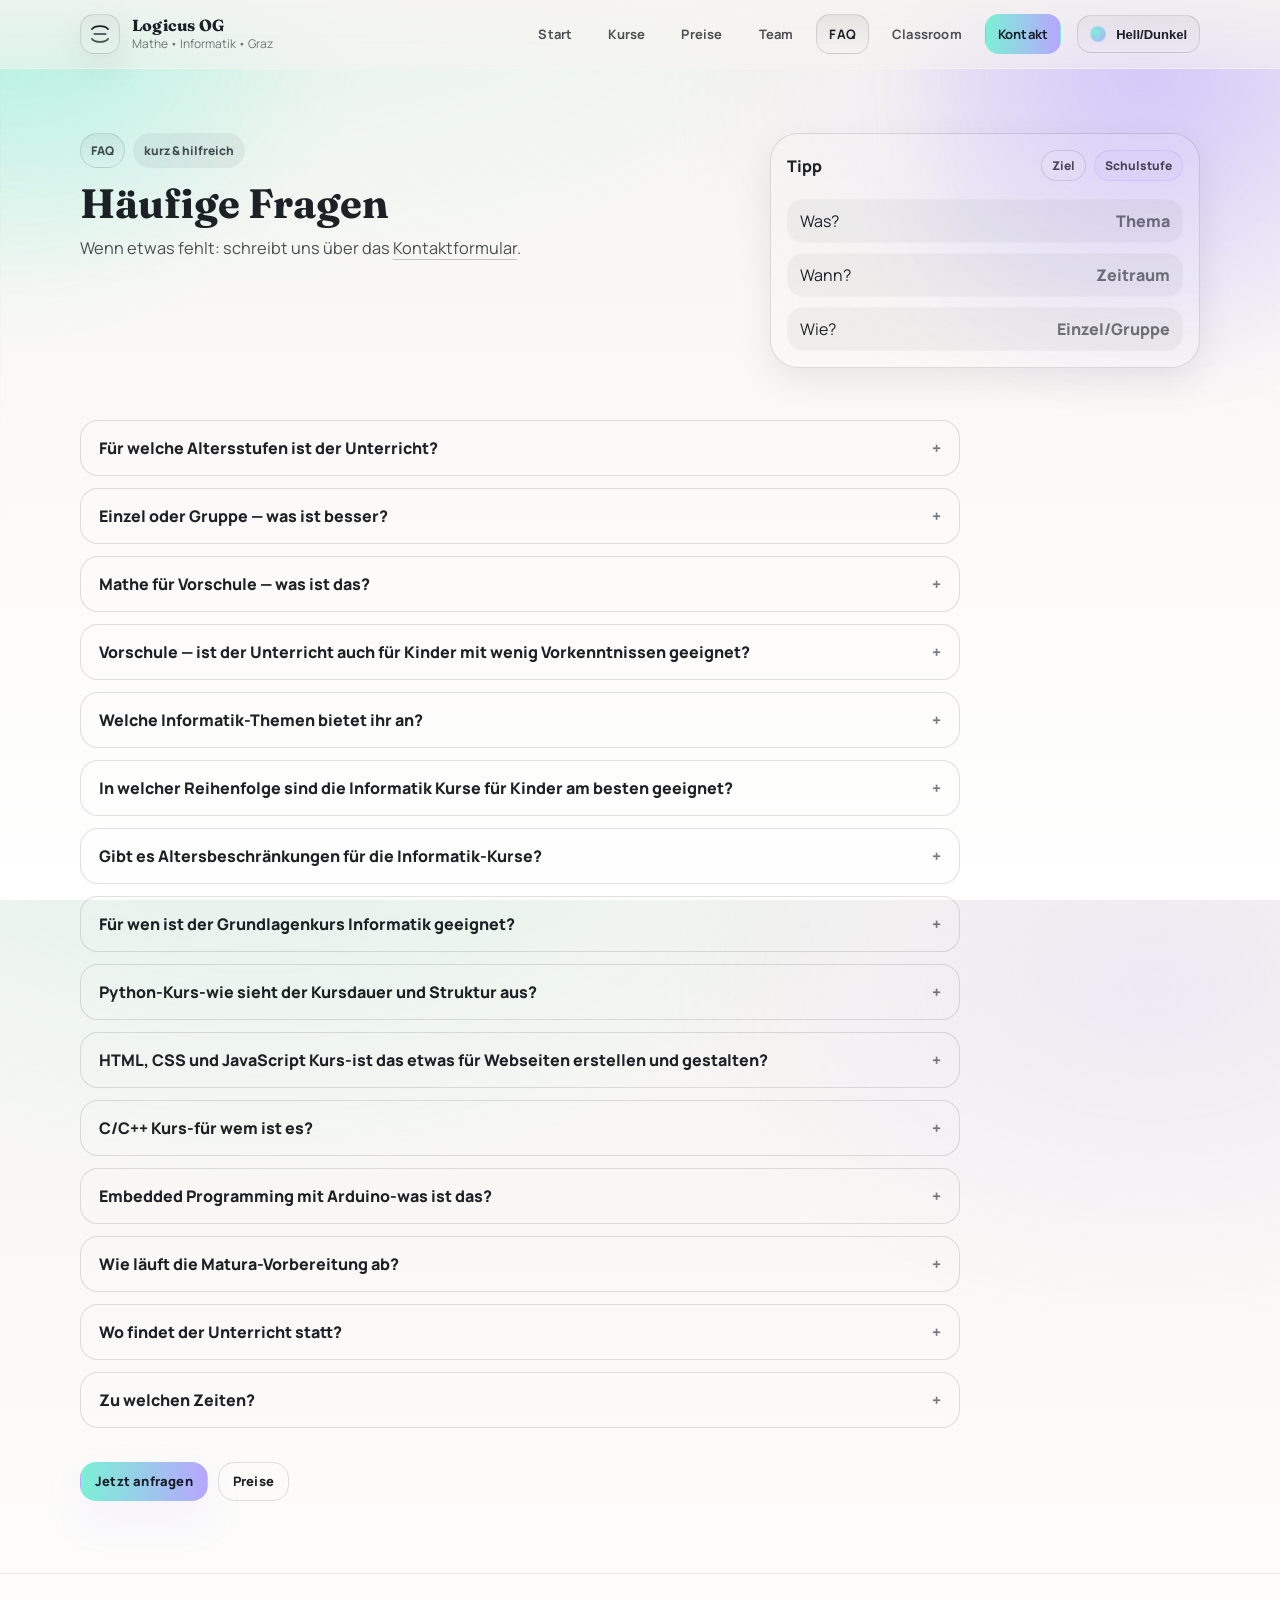
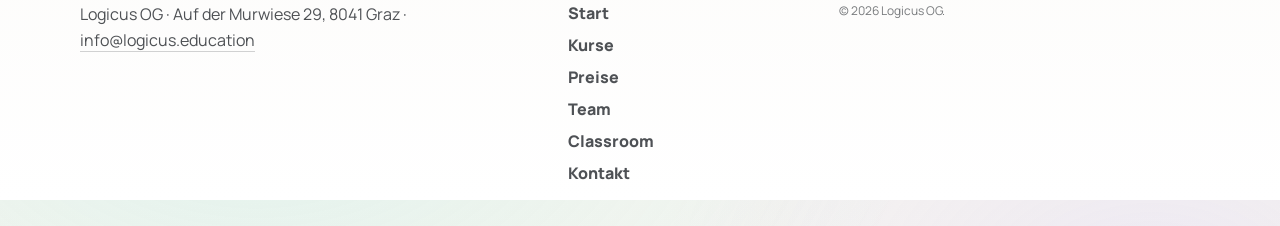
==== commit 30d3fd54: "Add files via upload Faq changed, index removed some text" ====
--- a/faq.html
+++ b/faq.html
@@ -143,6 +143,20 @@
           </details>
 
           <details class="faq-item">
+            <summary>Vorschule — ist der Unterricht auch für Kinder mit wenig Vorkenntnissen geeignet?</summary>
+            <div class="faq-body">
+              <p>
+                Ja, unser Unterricht ist speziell darauf ausgelegt, 
+                auch Kinder ohne oder mit wenigen Vorkenntnissen in Mathematik sanft und spielerisch an die Grundlagen heranzuführen.<br><br>
+
+                Durch den Einsatz von visuellen Methoden und spielerischem Lernen schaffen wir eine motivierende und angstfreie Lernumgebung.<br><br>
+
+                Die Kinder lernen in ihrem eigenen Tempo, entwickeln ein sicheres Verständnis für Zahlen und logisches Denken im Zahlenraum bis 10 und bauen so nachhaltig Problemlösefähigkeiten auf.
+              </p>
+            </div>
+          </details>
+
+          <details class="faq-item">
             <summary>Welche Informatik-Themen bietet ihr an?</summary>
             <div class="faq-body">
               <p>
@@ -151,6 +165,118 @@
               </p>
             </div>
           </details>
+
+          <details class="faq-item">
+            <summary>In welcher Reihenfolge sind die Informatik Kurse für Kinder am besten geeignet?</summary>
+            <div class="faq-body">
+              <p>
+                Für Kinder ist es wichtig, Schritt für Schritt und mit viel Freude zu lernen.<br><br> 
+                Deshalb beginnen wir mit den <b>Grundlagen</b>: Wir schauen uns gemeinsam an, wie Computer funktionieren – also Software und Hardware. 
+                Danach lernen wir spielerisch, wie man mit verschiedenen Betriebssystemen wie Windows oder Linux umgeht.<br><br>
+                Anschließend entdecken wir, wie man mit Apps und einfachen Arbeitsabläufen den Computer gut nutzen kann. 
+                Wenn die Kinder sich sicher fühlen, starten wir mit der <b>Programmierung in Python</b> – das ist eine tolle Sprache, 
+                die Spaß macht und sogar erste Einblicke in Künstliche Intelligenz bietet.<br><br>
+                Danach geht es weiter mit dem Erstellen von <b>Webseiten</b>, wo die Kinder kreativ werden können.<br><br>
+                Später lernen wir dann <b>C und C++</b>, um noch tiefer in die Programmierung einzutauchen. 
+                Zum Schluss machen wir spannende Projekte mit kleinen Computern, sogenannten <b>Microcontrollern</b>, die man anfassen und selbst programmieren kann.
+              </p>
+            </div>
+          </details>
+
+          <details class="faq-item">
+            <summary>Gibt es Altersbeschränkungen für die Informatik-Kurse?</summary>
+            <div class="faq-body">
+              <p>
+                Unsere Informatik-Kurse sind so gestaltet, dass Kinder <b>ab der 2. Schulstufe (ca. 7–8 Jahre)</b> mit den Grundlagen starten können. 
+                In diesem Alter vermitteln wir spielerisch und altersgerecht erste Konzepte zu Software, Hardware und einfachem Programmieren. <br><br>
+                Für ältere Kinder und Jugendliche bauen die Kurse darauf auf und führen schrittweise zu komplexeren Themen wie Python, Webentwicklung, C/C++ und Embedded-Projekten.<br><br>
+                So stellen wir sicher, dass jedes Kind entsprechend seines Alters und seiner Vorkenntnisse optimal gefördert wird.
+              </p>
+            </div>
+          </details>
+
+          <details class="faq-item">
+            <summary>Für wen ist der Grundlagenkurs Informatik geeignet?</summary>
+            <div class="faq-body">
+              <p>
+                Der Grundlagenkurs Informatik richtet sich an Kinder und Jugendliche ab etwa der 2. Schulstufe (ca. 7–8 Jahre), 
+                die spielerisch und altersgerecht in die Welt der Computer, Software und Programmierung eingeführt werden möchten.<br><br>
+                Der Kurs ist ideal für <b>Anfänger ohne Vorkenntnisse</b>, die ein solides technisches Verständnis aufbauen wollen. 
+                Auch ältere Kinder und Jugendliche, die ihre Basiskenntnisse festigen oder erweitern möchten, profitieren von diesem Kurs.<br><br> 
+                Durch eine individuelle Anpassung an das Alter und das Lerntempo wird sichergestellt, dass alle Teilnehmer optimal gefördert werden.
+                Der Grundlagenkurs umfasst wöchentlich etwa 90 Minuten Unterricht, idealerweise aufgeteilt in eine Einheit pro Woche. 
+                Die Gesamtdauer des Kurses beträgt etwa 40 bis 45 Wochen, also ein Schuljahr.
+              </p>
+            </div>
+          </details>
+
+          <details class="faq-item">
+            <summary>Python-Kurs-wie sieht der Kursdauer und Struktur aus?</summary>
+            <div class="faq-body">
+              <p>
+                Der Python-Kurs ist für Kinder und Jugendliche konzipiert, die bereits erste Grundlagen in Informatik oder Programmierung haben.
+                Der Kurs umfasst wöchentlich 90 Minuten Unterricht, eine Einheit pro Woche, und erstreckt sich über ca. 30 bis 40 Wochen.<br><br>
+                Der Kurs beginnt mit den grundlegenden Konzepten der Programmierung in Python, wie Variablen, Schleifen, Bedingungen und Funktionen.<br><br> 
+                Schrittweise werden komplexere Themen eingeführt, darunter einfache Datenstrukturen, Objektorientierung und erste Einblicke in 
+                Künstliche Intelligenz (KI) und maschinelles Lernen.<br><br> 
+                Der Unterricht ist praxisorientiert und beinhaltet viele kleine Projekte und Übungen, 
+                die den Lernstoff anschaulich machen und die Motivation der Kinder fördern. 
+                Durch die kontinuierliche Wiederholung und Anwendung festigen die Teilnehmer ihr Wissen nachhaltig.
+              </p>
+            </div>
+          </details>
+
+          <details class="faq-item">
+            <summary>HTML, CSS und JavaScript Kurs-ist das etwas für Webseiten erstellen und gestalten?</summary>
+            <div class="faq-body">
+              <p>
+                Ja, ein Kurs in HTML, CSS und JavaScript ist genau dafür gedacht, Webseiten zu erstellen und zu gestalten.<br><br>
+                <b>HTML (HyperText Markup Language)</b> bildet die Struktur einer Webseite, also die Inhalte wie Texte, Bilder, Überschriften und Listen.<br><br>
+                <b>CSS (Cascading Style Sheets)</b> sorgt für das Aussehen der Webseite, also Farben, Schriftarten, Abstände und Layout.<br><br>
+                <b>JavaScript</b> macht die Webseite interaktiv und dynamisch, zum Beispiel durch Animationen, Formulareingaben oder das Nachladen von Inhalten ohne die Seite neu zu laden.<br><br>
+                
+                Der Kurs startet mit den Grundlagen von HTML, also dem Aufbau und der Struktur von Webseiten. Danach folgt CSS, um das Design und Layout der Seiten zu gestalten. 
+                Im Anschluss wird JavaScript eingeführt, um Webseiten interaktiv und dynamisch zu machen.<br><br> 
+                Der Kurs umfasst wöchentlich 90 Minuten Unterricht, eine Einheit pro Woche, und erstreckt sich über ca. 30 bis 40 Wochen.
+                
+              </p>
+            </div>
+          </details>
+
+          <details class="faq-item">
+            <summary>C/C++ Kurs-für wem ist es?</summary>
+            <div class="faq-body">
+              <p>
+                Ein C/C++-Kurs ist besonders geeignet für:<br><br>
+
+                <b>Kinder und Jugendliche</b>, die bereits erste Programmiererfahrungen haben, zum Beispiel mit einfacheren Sprachen wie Python, und ihre Kenntnisse vertiefen möchten.<br><br>
+                <b>Lernende</b>, die Interesse an systemnaher Programmierung haben, also an der Entwicklung von Software, 
+                die direkt mit der Hardware kommuniziert oder besonders effizient sein muss.<br><br>
+                <b>Teilnehmer</b>, die sich für Bereiche wie Spieleentwicklung, Embedded Systems, Robotik oder Softwareentwicklung für Geräte interessieren.<br><br>
+                <b>Fortgeschrittene Anfänger und Fortgeschrittene</b>, die bereit sind, komplexere Programmierkonzepte wie Zeiger, 
+                Speicherverwaltung und objektorientierte Programmierung zu erlernen.<br><br>
+                
+                Der Kurs ist ideal für alle, die ihre Programmierfähigkeiten auf ein professionelleres Niveau bringen und ein tieferes Verständnis für Computertechnik entwickeln möchten. 
+                Der Kurs umfasst wöchentlich 90 Minuten Unterricht, eine Einheit pro Woche, und erstreckt sich über ca. 30 bis 40 Wochen.<br><br>
+               </p>
+            </div>
+          </details>
+
+          <details class="faq-item">
+            <summary>Embedded Programming mit Arduino-was ist das?</summary>
+            <div class="faq-body">
+              <p>
+                Der Kurs ist für Jugendliche konzipiert, die praktische Erfahrungen mit Mikrocontrollern und eingebetteten Systemen sammeln möchten.
+                Der Kurs umfasst wöchentlich 90 Minuten Unterricht, eine Einheit pro Woche, und erstreckt sich über ca. 30 bis 40 Wochen.<br><br>
+                Der Kurs beginnt mit einer Einführung in die Grundlagen der Elektronik und der Funktionsweise von Mikrocontrollern. 
+                Anschließend lernen die Teilnehmer die Programmierung des Arduino-Boards mit C/C++-ähnlicher Syntax kennen.<br><br>  
+                Schrittweise werden einfache Schaltungen aufgebaut und programmiert, z. B. <b>LED-Steuerungen, Sensoren und Motoren.</b><br><br> 
+                Der Schwerpunkt liegt auf kleinen, praxisnahen Projekten, die das Verständnis für Hard- und Software verbinden und die Kreativität fördern. 
+                Die Kinder lernen, wie man Probleme löst, Programme schreibt und die Hardware steuert.
+              </p>
+            </div>
+          </details>
+
 
           <details class="faq-item">
             <summary>Wie läuft die Matura-Vorbereitung ab?</summary>
